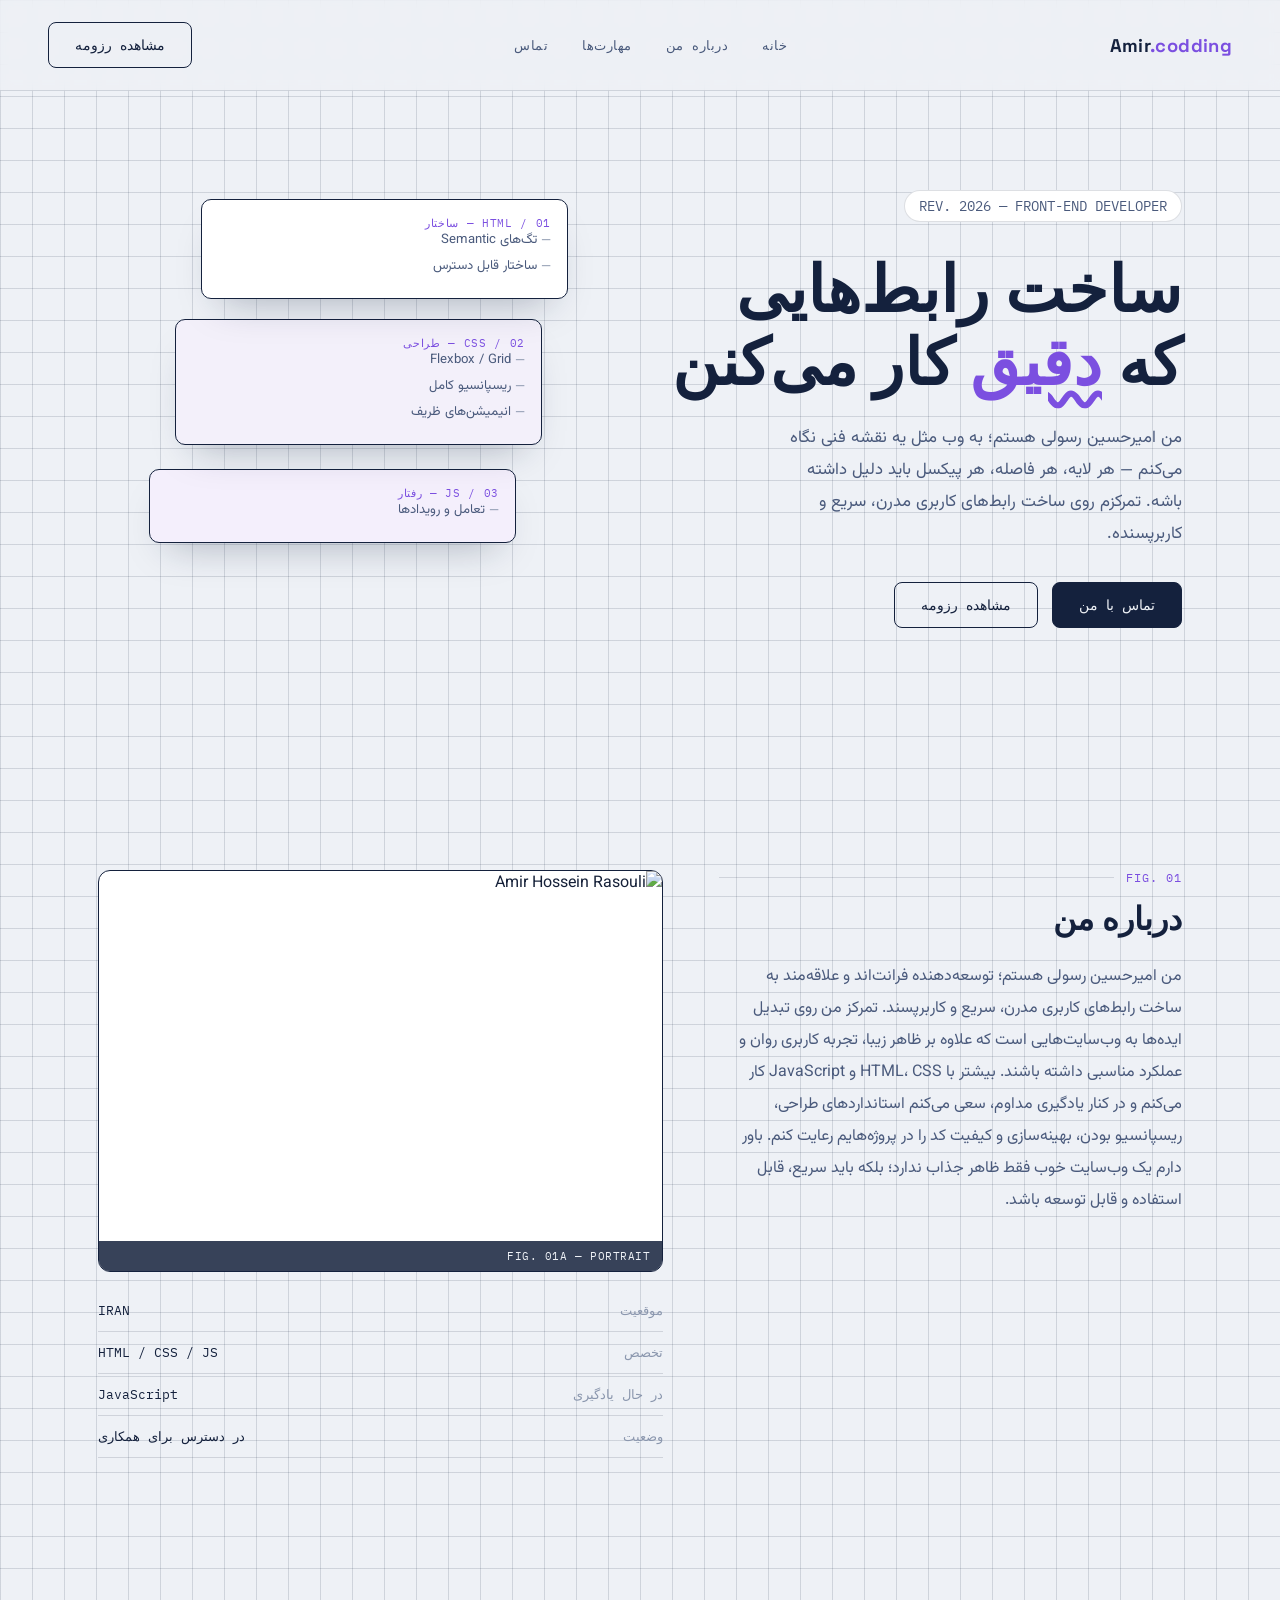
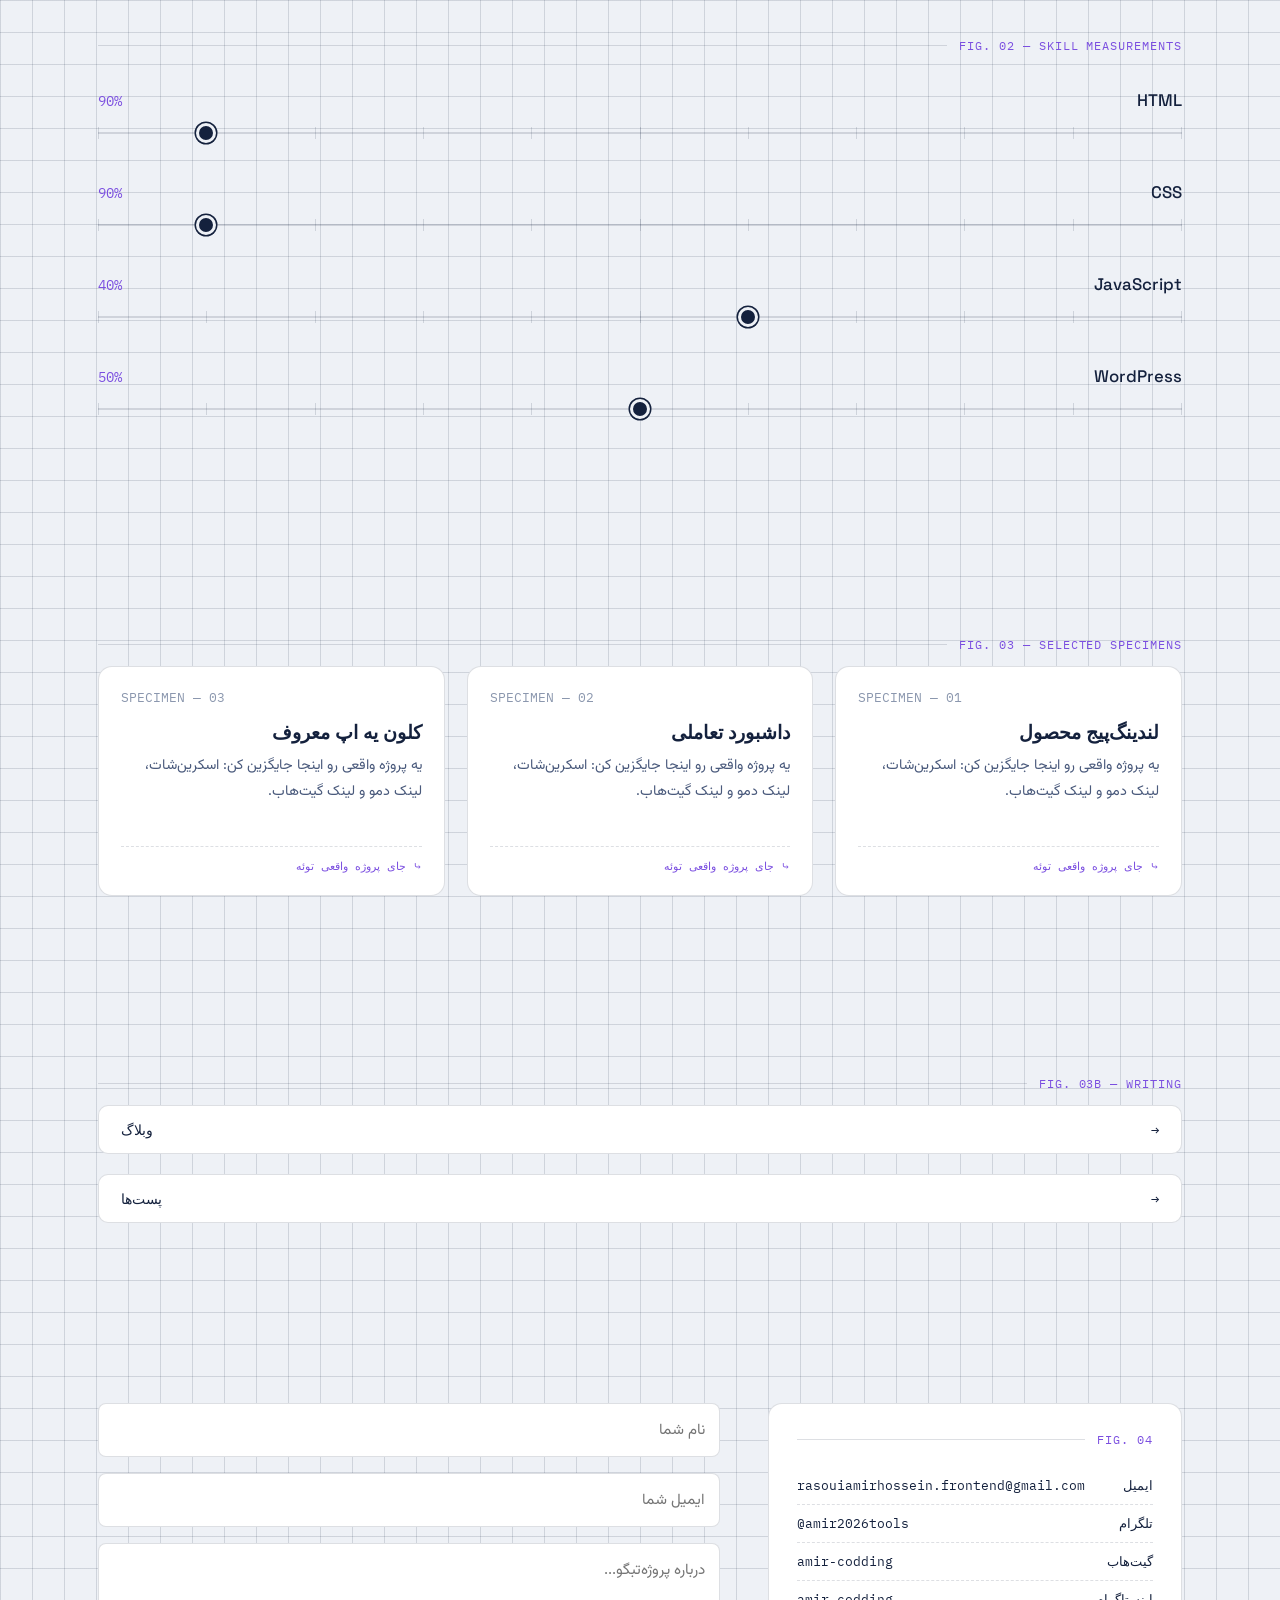
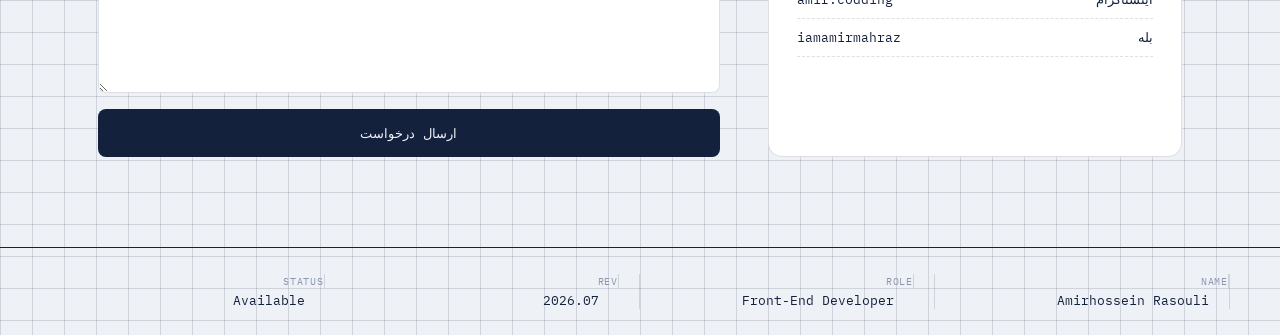
==== index.html @ 1796fa6b "initial commit - new blueprint design" ====
<!doctype html>
<html lang="fa" dir="rtl">
<head>
  <meta charset="UTF-8"/>
  <meta name="viewport" content="width=device-width, initial-scale=1.0"/>
  <title>Amir | Front-End Dev</title>
  <link rel="preconnect" href="https://fonts.googleapis.com">
  <link href="https://fonts.googleapis.com/css2?family=Space+Grotesk:wght@400;500;700&family=IBM+Plex+Mono:wght@400;500&family=Vazirmatn:wght@400;500;600;700&display=swap" rel="stylesheet">
  <link rel="stylesheet" href="./css/style.css" />
</head>
<body>
<!----- header ----->
  <header id="header">
    <div class="logo">Amir<span>.codding</span></div>
    <nav class="nav">
      <a href="#hero">خانه</a>
      <a href="#about">درباره من</a>
      <a href="#skills">مهارت‌ها</a>
      <a href="#contact">تماس</a>
    </nav>
    <a href="assets/resume/Black and White Simple Creative Graphic Designer Resume.pdf" target="_blank" class="btn btn-ghost btn-resume-header">مشاهده رزومه</a>
    <button class="nav-toggle" id="navToggle" aria-label="منو">☰</button>
  </header>

  <div class="overlay" id="overlay"></div>
  <nav class="mobile-nav" id="mobileNav">
    <a href="#hero">خانه</a>
    <a href="#about">درباره من</a>
    <a href="#skills">مهارت‌ها</a>
    <a href="#contact">تماس</a>
    <a href="assets/resume/Black and White Simple Creative Graphic Designer Resume.pdf" target="_blank">مشاهده رزومه</a>
  </nav>
<!----- hero ----->
  <section id="hero">
    <div class="hero-text reveal">
      <div class="role-tag">FRONT-END DEVELOPER — <span class="ltr">REV. 2026</span></div>
      <h1>ساخت رابط‌هایی<br>که <span class="u">دقیق</span> کار می‌کنن</h1>
      <p>من امیرحسین رسولی هستم؛ به وب مثل یه نقشه فنی نگاه می‌کنم — هر لایه، هر فاصله، هر پیکسل باید دلیل داشته باشه. تمرکزم روی ساخت رابط‌های کاربری مدرن، سریع و کاربرپسنده.</p>
      <div class="hero-actions">
        <a href="tel:+989371564956" class="btn btn-solid">تماس با من</a>
        <a href="assets/resume/resume.pdf" download="rasouli-resume" target="_blank" class="btn btn-ghost">مشاهده رزومه</a>
      </div>
    </div>
<div class="exploded reveal">
  <div class="connector" style="width:120px; top:60px; right:200px;"></div>
  <div class="connector" style="width:150px; top:180px; right:230px;"></div>

  <div class="layer l1">
    <div class="tag">01 / HTML — ساختار</div>
    <ul class="layer-list">
      <li>تگ‌های Semantic</li>
      <li>ساختار قابل دسترس</li>
    </ul>
  </div>

  <div class="layer l2">
    <div class="tag">02 / CSS — طراحی</div>
    <ul class="layer-list">
      <li>Flexbox / Grid</li>
      <li>ریسپانسیو کامل</li>
      <li>انیمیشن‌های ظریف</li>
    </ul>
  </div>

  <div class="layer l3">
    <div class="tag">03 / JS — رفتار</div>
    <ul class="layer-list">
      <li>تعامل و رویدادها</li>
    </ul>
  </div>
</div>
  </section>
<!----- about ----->
  <section id="about">
    <div class="reveal">
      <div class="fig-label">FIG. 01</div>
      <h2>درباره من</h2>
      <p>
        من امیرحسین رسولی هستم؛ توسعه‌دهنده فرانت‌اند و علاقه‌مند به ساخت رابط‌های کاربری مدرن، سریع و
        کاربرپسند. تمرکز من روی تبدیل ایده‌ها به وب‌سایت‌هایی است که علاوه بر ظاهر زیبا، تجربه کاربری روان
        و عملکرد مناسبی داشته باشند. بیشتر با HTML، CSS و JavaScript کار می‌کنم و در کنار یادگیری مداوم، سعی
        می‌کنم استانداردهای طراحی، ریسپانسیو بودن، بهینه‌سازی و کیفیت کد را در پروژه‌هایم رعایت کنم. باور
        دارم یک وب‌سایت خوب فقط ظاهر جذاب ندارد؛ بلکه باید سریع، قابل استفاده و قابل توسعه باشد.
      </p>
    </div>
    <div class="reveal">
      <div class="photo-plate">
        <img src="assets/images/img-me.jpg" alt="Amir Hossein Rasouli">
        <span class="photo-tag">FIG. 01A — PORTRAIT</span>
      </div>
      <div class="spec-list">
        <div class="spec-row"><span>موقعیت</span><span class="ltr">IRAN</span></div>
        <div class="spec-row"><span>تخصص</span><span>HTML / CSS / JS</span></div>
        <div class="spec-row"><span>در حال یادگیری</span><span class="ltr">JavaScript</span></div>
        <div class="spec-row"><span>وضعیت</span><span>در دسترس برای همکاری</span></div>
      </div>
    </div>
  </section>
<!----- skills ----->
  <section id="skills">
    <div class="fig-label reveal">FIG. 02 — SKILL MEASUREMENTS</div>
    <div class="reveal" style="margin-top:36px;">
      <div class="ruler-item">
        <div class="ruler-top"><span class="name">HTML</span><span class="pct ltr">90%</span></div>
        <div class="ruler"><div class="track"></div><div class="ticks"><span></span><span></span><span></span><span></span><span></span><span></span><span></span><span></span><span></span><span></span><span></span></div><div class="marker" style="right:90%;"></div></div>
      </div>
      <div class="ruler-item">
        <div class="ruler-top"><span class="name">CSS</span><span class="pct ltr">90%</span></div>
        <div class="ruler"><div class="track"></div><div class="ticks"><span></span><span></span><span></span><span></span><span></span><span></span><span></span><span></span><span></span><span></span><span></span></div><div class="marker" style="right:90%;"></div></div>
      </div>
      <div class="ruler-item">
        <div class="ruler-top"><span class="name">JavaScript</span><span class="pct ltr">40%</span></div>
        <div class="ruler"><div class="track"></div><div class="ticks"><span></span><span></span><span></span><span></span><span></span><span></span><span></span><span></span><span></span><span></span><span></span></div><div class="marker" style="right:40%;"></div></div>
      </div>
      <div class="ruler-item">
        <div class="ruler-top"><span class="name">WordPress</span><span class="pct ltr">50%</span></div>
        <div class="ruler"><div class="track"></div><div class="ticks"><span></span><span></span><span></span><span></span><span></span><span></span><span></span><span></span><span></span><span></span><span></span></div><div class="marker" style="right:50%;"></div></div>
      </div>
    </div>
  </section>
<!----- work ----->
  <section id="work">
    <div class="fig-label reveal">FIG. 03 — SELECTED SPECIMENS</div>
    <div class="work-grid reveal">
      <div class="specimen">
        <div><div class="num ltr">SPECIMEN — 01</div><h3>لندینگ‌پیج محصول</h3><p>یه پروژه واقعی رو اینجا جایگزین کن: اسکرین‌شات، لینک دمو و لینک گیت‌هاب.</p></div>
        <div class="placeholder-note">⤷ جای پروژه واقعی توئه</div>
      </div>
      <div class="specimen">
        <div><div class="num ltr">SPECIMEN — 02</div><h3>داشبورد تعاملی</h3><p>یه پروژه واقعی رو اینجا جایگزین کن: اسکرین‌شات، لینک دمو و لینک گیت‌هاب.</p></div>
        <div class="placeholder-note">⤷ جای پروژه واقعی توئه</div>
      </div>
      <div class="specimen">
        <div><div class="num ltr">SPECIMEN — 03</div><h3>کلون یه اپ معروف</h3><p>یه پروژه واقعی رو اینجا جایگزین کن: اسکرین‌شات، لینک دمو و لینک گیت‌هاب.</p></div>
        <div class="placeholder-note">⤷ جای پروژه واقعی توئه</div>
      </div>
    </div>
  </section>
<!----- writing ----->
  <section id="writing">
    <div class="fig-label reveal">FIG. 03B — WRITING</div>
    <div class="writing-row reveal">
      <a href="./pages/blog.html"><span class="ltr">→</span>وبلاگ</a>
      <a href="./pages/posts.html"><span class="ltr">→</span>پست‌ها</a>
    </div>
  </section>

  <section id="contact">
    <div class="order-box reveal">
      <div class="fig-label" style="margin-bottom:20px;">FIG. 04</div>
      <div class="row"><span>ایمیل</span><a class="ltr" href="mailto:rasouiamirhossein.frontend@gmail.com">rasouiamirhossein.frontend@gmail.com</a></div>
      <div class="row"><span>تلگرام</span><a class="ltr" href="https://t.me/amir2026tools">@amir2026tools</a></div>
      <div class="row"><span>گیت‌هاب</span><a class="ltr" href="https://github.com/amir-codding">amir-codding</a></div>
      <div class="row"><span>اینستاگرام</span><a class="ltr" href="https://instagram.com/amir.codding">amir.codding</a></div>
      <div class="row"><span>بله</span><a class="ltr" href="https://ble.ir/iamamirmahraz">iamamirmahraz</a></div>
    </div>
    <form class="reveal" id="contactForm">
      <input type="text" name="name" id="inputName" placeholder="نام شما" required>
      <input type="email" name="email" id="inputEmail" placeholder="ایمیل شما" required>
      <textarea name="message" id="inputMessage" rows="5" placeholder="درباره پروژه‌تبگو..." required></textarea>
      <button type="submit" id="submitBtn">ارسال درخواست</button>
    </form>
  </section>

  <footer>
    <div class="title-block">
      <div><div class="k">NAME</div><div class="v">Amirhossein Rasouli</div></div>
      <div><div class="k">ROLE</div><div class="v">Front-End Developer</div></div>
      <div><div class="k">REV</div><div class="v">2026.07</div></div>
      <div><div class="k">STATUS</div><div class="v">Available</div></div>
    </div>
  </footer>

  <script src="https://cdn.jsdelivr.net/npm/@emailjs/browser@4/dist/email.min.js"></script>
  <script src="./js/main.js"></script>
</body>
</html>
---- css/style.css ----
:root {
  --paper: #eef1f6;
  --paper-line: rgba(20, 33, 61, 0.14);
  --ink: #14213d;
  --ink-soft: #4a5a7c;
  --ink-faint: #8b97ae;
  --accent: #7b4fe0;
  --panel: #ffffff;
  --mono: "IBM Plex Mono", monospace;
  --display: "Space Grotesk", sans-serif;
  --body: "Vazirmatn", sans-serif;
}

* {
  margin: 0;
  padding: 0;
  box-sizing: border-box;
}
html {
  scroll-behavior: smooth;
}

body {
  background: var(--paper);
  color: var(--ink);
  font-family: var(--body);
  overflow-x: hidden;
  background-image:
  linear-gradient(var(--paper-line) 1px, transparent 1px),
  linear-gradient(90deg, var(--paper-line) 1px, transparent 1px);
  background-size: 32px 32px;
}

.ltr {
  direction: ltr;
  unicode-bidi: isolate;
  font-family: var(--mono);
}
#header {
  display: flex;
  justify-content: space-between;
  align-items: center;
  padding: 22px 48px;
  position: fixed;
  top: 0;
  left: 0;
  width: 100%;
  z-index: 100;
  backdrop-filter: blur(6px);
  background: rgba(238, 241, 246, 0.8);
  border-bottom: 1px solid var(--paper-line);
}
body {
  padding-top: 78px;
}

.logo {
  font-family: var(--display);
  font-weight: 700;
  font-size: 1.15rem;
  letter-spacing: 0.02em;
}
.logo span {
  color: var(--accent);
}
nav.nav {
  display: flex;
  gap: 34px;
}
nav.nav a {
  color: var(--ink-soft);
  text-decoration: none;
  font-family: var(--mono);
  font-size: 0.8rem;
  letter-spacing: 0.04em;
}
nav.nav a:hover {
  color: var(--ink);
}
.nav-toggle {
  display: none;
  background: none;
  border: 1.5px solid var(--ink);
  border-radius: 6px;
  width: 38px;
  height: 38px;
  cursor: pointer;
}
.btn-resume-header {
  padding: 9px 18px;
  font-size: 0.78rem;
}

section {
  padding: 90px 48px;
  max-width: 1180px;
  margin: 0 auto;
  position: relative;
}

.fig-label {
  font-family: var(--mono);
  font-size: 0.75rem;
  color: var(--accent);
  letter-spacing: 0.08em;
  display: flex;
  align-items: center;
  gap: 12px;
  margin-bottom: 14px;
}
.fig-label::after {
  content: "";
  flex: 1;
  height: 1px;
  background: var(--paper-line);
}

/* ---------- HERO ---------- */
#hero {
  padding-top: 50px;
  display: grid;
  grid-template-columns: 1.1fr 0.9fr;
  gap: 40px;
  align-items: center;
  min-height: 78vh;
}
.hero-text h1 {
  font-family: var(--display);
  font-weight: 700;
  font-size: clamp(2.2rem, 5vw, 4rem);
  line-height: 1.15;
  margin: 14px 0 22px;
}
.hero-text h1 .u {
  color: var(--accent);
  text-decoration: underline wavy var(--accent);
  text-underline-offset: 6px;
}
.role-tag {
  font-family: var(--mono);
  font-size: 0.85rem;
  color: var(--ink-soft);
  border: 1px solid var(--paper-line);
  background: var(--panel);
  display: inline-block;
  padding: 6px 14px;
  border-radius: 999px;
  margin-bottom: 18px;
}
.hero-text p {
  color: var(--ink-soft);
  font-size: 1.05rem;
  line-height: 1.9;
  max-width: 46ch;
  margin-bottom: 32px;
}
.hero-actions {
  display: flex;
  gap: 14px;
  flex-wrap: wrap;
}
.btn {
  font-family: var(--mono);
  font-size: 0.85rem;
  padding: 13px 26px;
  border-radius: 8px;
  text-decoration: none;
  display: inline-flex;
  align-items: center;
  gap: 8px;
  transition: 0.25s;
  border: 1.5px solid var(--ink);
}
.btn-solid {
  background: var(--ink);
  color: var(--paper);
}
.btn-solid:hover {
  background: var(--accent);
  border-color: var(--accent);
}
.btn-ghost {
  color: var(--ink);
}
.btn-ghost:hover {
  background: var(--ink);
  color: var(--paper);
}

.exploded {
  position: relative;
  height: 420px;
}
.layer {
  position: absolute;
  border: 1.5px solid var(--ink);
  background: var(--panel);
  border-radius: 10px;
  box-shadow: 0 20px 40px -20px rgba(20, 33, 61, 0.35);
  display: flex;
  flex-direction: column;
  justify-content: space-between;
  padding: 16px;
}
.layer .tag {
  font-family: var(--mono);
  font-size: 0.68rem;
  color: var(--accent);
  letter-spacing: 0.06em;
}
.layer .rows div {
  height: 6px;
  background: var(--paper-line);
  border-radius: 3px;
  margin-bottom: 7px;
}
.layer-list{ list-style:none; padding:0; margin:0; }
.layer-list li{
  font-family: var(--body);
  font-size: 0.82rem;
  color: var(--ink-soft);
  padding-right: 14px;
  position: relative;
  margin-bottom: 6px;
}
.layer-list li::before{
  content: "—";
  position: absolute;
  right: 0;
  color: var(--ink-faint);
}
.layer.l1 {
  width: 78%;
  top: 0;
  right: 0;
  z-index: 3;
}
.layer.l1 .rows div:nth-child(1) {
  width: 70%;
}
.layer.l1 .rows div:nth-child(2) {
  width: 45%;
}
.layer.l2 {
  width: 78%;
  top: 120px;
  right: 26px;
  z-index: 2;
  background: #f3f0fa;
}
.layer.l2 .rows div {
  background: rgba(20, 33, 61, 0.16);
}
.layer.l2 .rows div:nth-child(1) {
  width: 85%;
}
.layer.l2 .rows div:nth-child(2) {
  width: 60%;
}
.layer.l2 .rows div:nth-child(3) {
  width: 70%;
}
.layer.l3 {
  width: 78%;
  top: 270px;
  right: 52px;
  z-index: 1;
  background: #f4effc;
}
.layer.l3 .rows div {
  background: rgba(123, 79, 224, 0.22);
}
.connector {
  position: absolute;
  border-top: 1.5px dashed var(--ink-faint);
  z-index: 0;
}

/* ---------- ABOUT ---------- */
#about {
  display: grid;
  grid-template-columns: 0.9fr 1.1fr;
  gap: 56px;
}
#about h2 {
  font-family: var(--display);
  font-size: 2rem;
  margin-bottom: 22px;
}
#about p {
  color: var(--ink-soft);
  line-height: 2;
  font-size: 1rem;
}

.photo-plate {
  position: relative;
  border: 1.5px solid var(--ink);
  border-radius: 12px;
  overflow: hidden;
  margin-bottom: 18px;
  background: var(--panel);
}
.photo-plate img {
  width: 100%;
  height: 400px;
  display: block;
  filter: grayscale(15%);
}
.photo-tag {
  position: absolute;
  bottom: 0;
  left: 0;
  right: 0;
  background: rgba(20, 33, 61, 0.85);
  color: var(--paper);
  font-family: var(--mono);
  font-size: 0.68rem;
  padding: 8px 12px;
  letter-spacing: 0.05em;
}

.spec-list {
  display: flex;
  flex-direction: column;
}
.spec-row {
  display: flex;
  justify-content: space-between;
  padding: 12px 0;
  border-bottom: 1px solid var(--paper-line);
  font-family: var(--mono);
  font-size: 0.82rem;
}
.spec-row span:first-child {
  color: var(--ink-faint);
}

/* ---------- SKILLS (ruler) ---------- */
.ruler-item {
  margin-bottom: 34px;
}
.ruler-top {
  display: flex;
  justify-content: space-between;
  align-items: baseline;
  margin-bottom: 10px;
}
.ruler-top .name {
  font-family: var(--display);
  font-weight: 500;
  font-size: 1.05rem;
}
.ruler-top .pct {
  font-family: var(--mono);
  font-size: 0.85rem;
  color: var(--accent);
}
.ruler {
  position: relative;
  height: 26px;
}
.ruler .track {
  position: absolute;
  top: 11px;
  left: 0;
  right: 0;
  height: 2px;
  background: var(--paper-line);
}
.ruler .ticks {
  position: absolute;
  top: 6px;
  left: 0;
  right: 0;
  display: flex;
  justify-content: space-between;
}
.ruler .ticks span {
  width: 1px;
  height: 12px;
  background: var(--paper-line);
}
.ruler .marker {
  position: absolute;
  top: 2px;
  width: 20px;
  height: 20px;
  border-radius: 50%;
  background: var(--ink);
  border: 3px solid var(--paper);
  box-shadow: 0 0 0 1.5px var(--ink);
  transform: translateX(50%);
}

/* ---------- WORK ---------- */
.work-grid {
  display: grid;
  grid-template-columns: repeat(3, 1fr);
  gap: 22px;
}
.specimen {
  background: var(--panel);
  border: 1px solid var(--paper-line);
  border-radius: 14px;
  padding: 22px;
  min-height: 230px;
  display: flex;
  flex-direction: column;
  justify-content: space-between;
  transition: 0.25s;
}
.specimen:hover {
  transform: translateY(-4px);
  box-shadow: 0 20px 40px -22px rgba(20, 33, 61, 0.4);
  border-color: var(--ink);
}
.specimen .num {
  font-family: var(--mono);
  color: var(--ink-faint);
  font-size: 0.8rem;
}
.specimen h3 {
  font-family: var(--display);
  font-size: 1.2rem;
  margin: 14px 0 8px;
}
.specimen p {
  color: var(--ink-soft);
  font-size: 0.9rem;
  line-height: 1.8;
}
.specimen .placeholder-note {
  font-family: var(--mono);
  font-size: 0.7rem;
  color: var(--accent);
  border-top: 1px dashed var(--paper-line);
  padding-top: 12px;
  margin-top: 14px;
}

/* ---------- WRITING ---------- */
.writing-row {
  display: flex;
  gap: 20px;
  flex-wrap: wrap;
}
.writing-row a {
  font-family: var(--mono);
  font-size: 0.9rem;
  color: var(--ink);
  text-decoration: none;
  border: 1px solid var(--paper-line);
  background: var(--panel);
  padding: 14px 22px;
  border-radius: 10px;
  display: flex;
  width: 100%;
  justify-content: space-between;
  align-items: center;
  gap: 10px;
}
.writing-row a:hover {
  border-color: var(--ink);
}

/* ---------- CONTACT ---------- */
#contact {
  display: grid;
  grid-template-columns: 0.8fr 1.2fr;
  gap: 48px;
}
.order-box {
  background: var(--panel);
  border: 1px solid var(--paper-line);
  border-radius: 14px;
  padding: 28px;
}
.order-box .row {
  display: flex;
  justify-content: space-between;
  padding: 10px 0;
  border-bottom: 1px dashed var(--paper-line);
  font-family: var(--mono);
  font-size: 0.8rem;
  gap: 10px;
}
.order-box .row a {
  color: var(--ink);
  text-decoration: none;
}
.order-box .row a:hover {
  color: var(--accent);
}
form {
  display: flex;
  flex-direction: column;
  gap: 16px;
}
form input,
form textarea {
  background: var(--panel);
  border: 1px solid var(--paper-line);
  border-radius: 8px;
  padding: 14px;
  font-family: var(--body);
  font-size: 0.95rem;
  color: var(--ink);
  outline: none;
}
form input:focus,
form textarea:focus {
  border-color: var(--ink);
}
form button {
  font-family: var(--mono);
  background: var(--ink);
  color: var(--paper);
  border: none;
  padding: 15px;
  border-radius: 8px;
  cursor: pointer;
  transition: 0.25s;
}
form button:hover {
  background: var(--accent);
}

/* ---------- FOOTER (title block) ---------- */
footer {
  border-top: 1.5px solid var(--ink);
  padding: 26px 48px;
}
.title-block {
  display: grid;
  grid-template-columns: repeat(4, 1fr);
  max-width: 1180px;
  margin: 0 auto;
}
.title-block div {
  padding: 0 20px;
  border-right: 1px solid var(--paper-line);
}
.title-block div:first-child {
  padding-right: 0;
}
.title-block div:last-child {
  border-right: none;
}
.title-block .k {
  font-family: var(--mono);
  font-size: 0.65rem;
  color: var(--ink-faint);
  letter-spacing: 0.08em;
  margin-bottom: 4px;
}
.title-block .v {
  font-family: var(--mono);
  font-size: 0.82rem;
}

.reveal {
  opacity: 0;
  transform: translateY(24px);
  transition:
    opacity 0.7s ease,
    transform 0.7s ease;
}
.reveal.in {
  opacity: 1;
  transform: none;
}

.mobile-nav {
  position: fixed;
  inset: 0 0 0 auto;
  width: 78%;
  max-width: 300px;
  background: var(--paper);
  border-left: 1px solid var(--paper-line);
  z-index: 150;
  padding: 100px 30px;
  display: flex;
  flex-direction: column;
  gap: 22px;
  transform: translateX(100%);
  transition: 0.4s;
}
.mobile-nav.open {
  transform: translateX(0);
}
.mobile-nav a {
  color: var(--ink);
  text-decoration: none;
  font-family: var(--mono);
  font-size: 1rem;
}
.overlay {
  position: fixed;
  inset: 0;
  background: rgba(20, 33, 61, 0.3);
  z-index: 140;
  opacity: 0;
  visibility: hidden;
  transition: 0.3s;
}
.overlay.on {
  opacity: 1;
  visibility: visible;
}

@media (max-width: 900px) {
  nav.nav {
    display: none;
  }
  .nav-toggle {
    display: block;
  }
  .btn-resume-header {
    display: none;
  }
  #hero,
  #about,
  #contact {
    grid-template-columns: 1fr;
  }
  .exploded {
    height: 300px;
    margin-top: 20px;
  }
  .work-grid {
    grid-template-columns: 1fr;
  }
  section {
    padding: 60px 22px;
  }
  header {
    padding: 18px 22px;
  }
  .title-block {
    grid-template-columns: 1fr 1fr;
    row-gap: 16px;
  }
  .title-block div {
    border-right: none;
    padding: 0;
  }
}
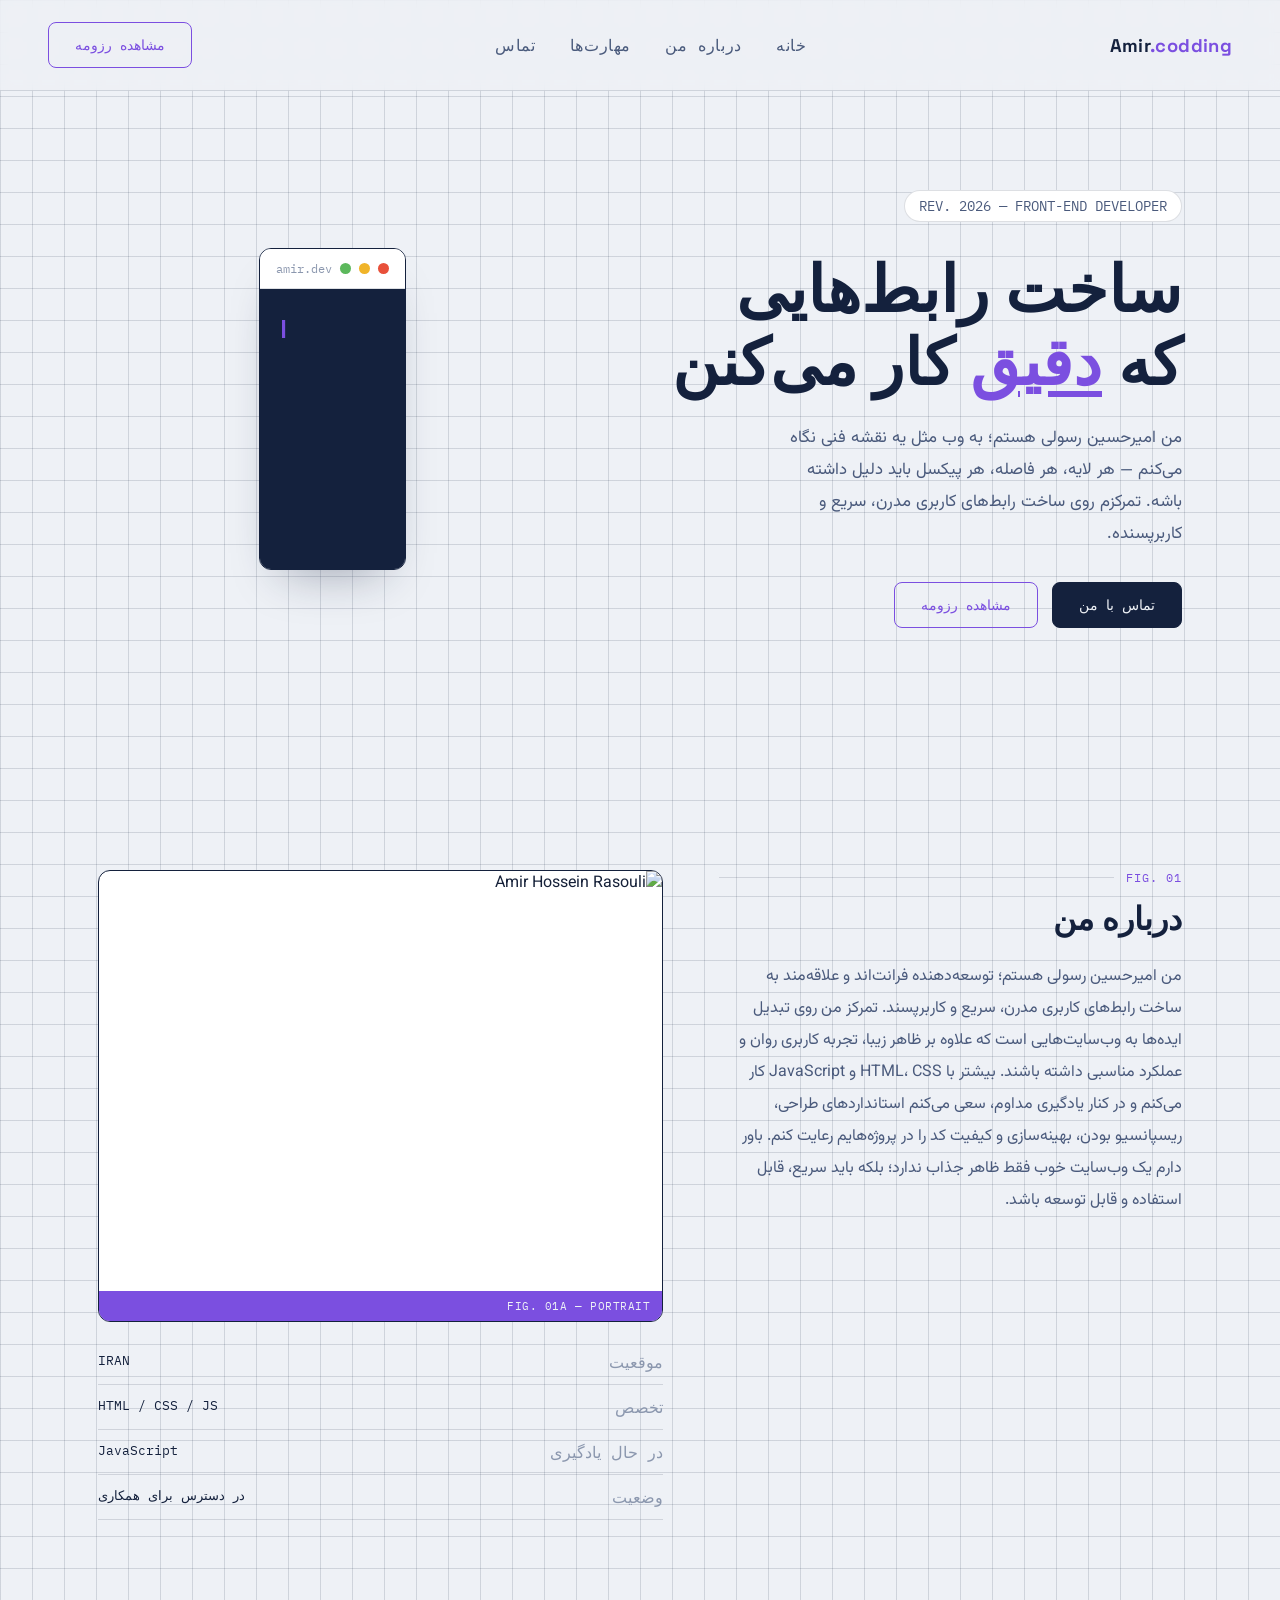
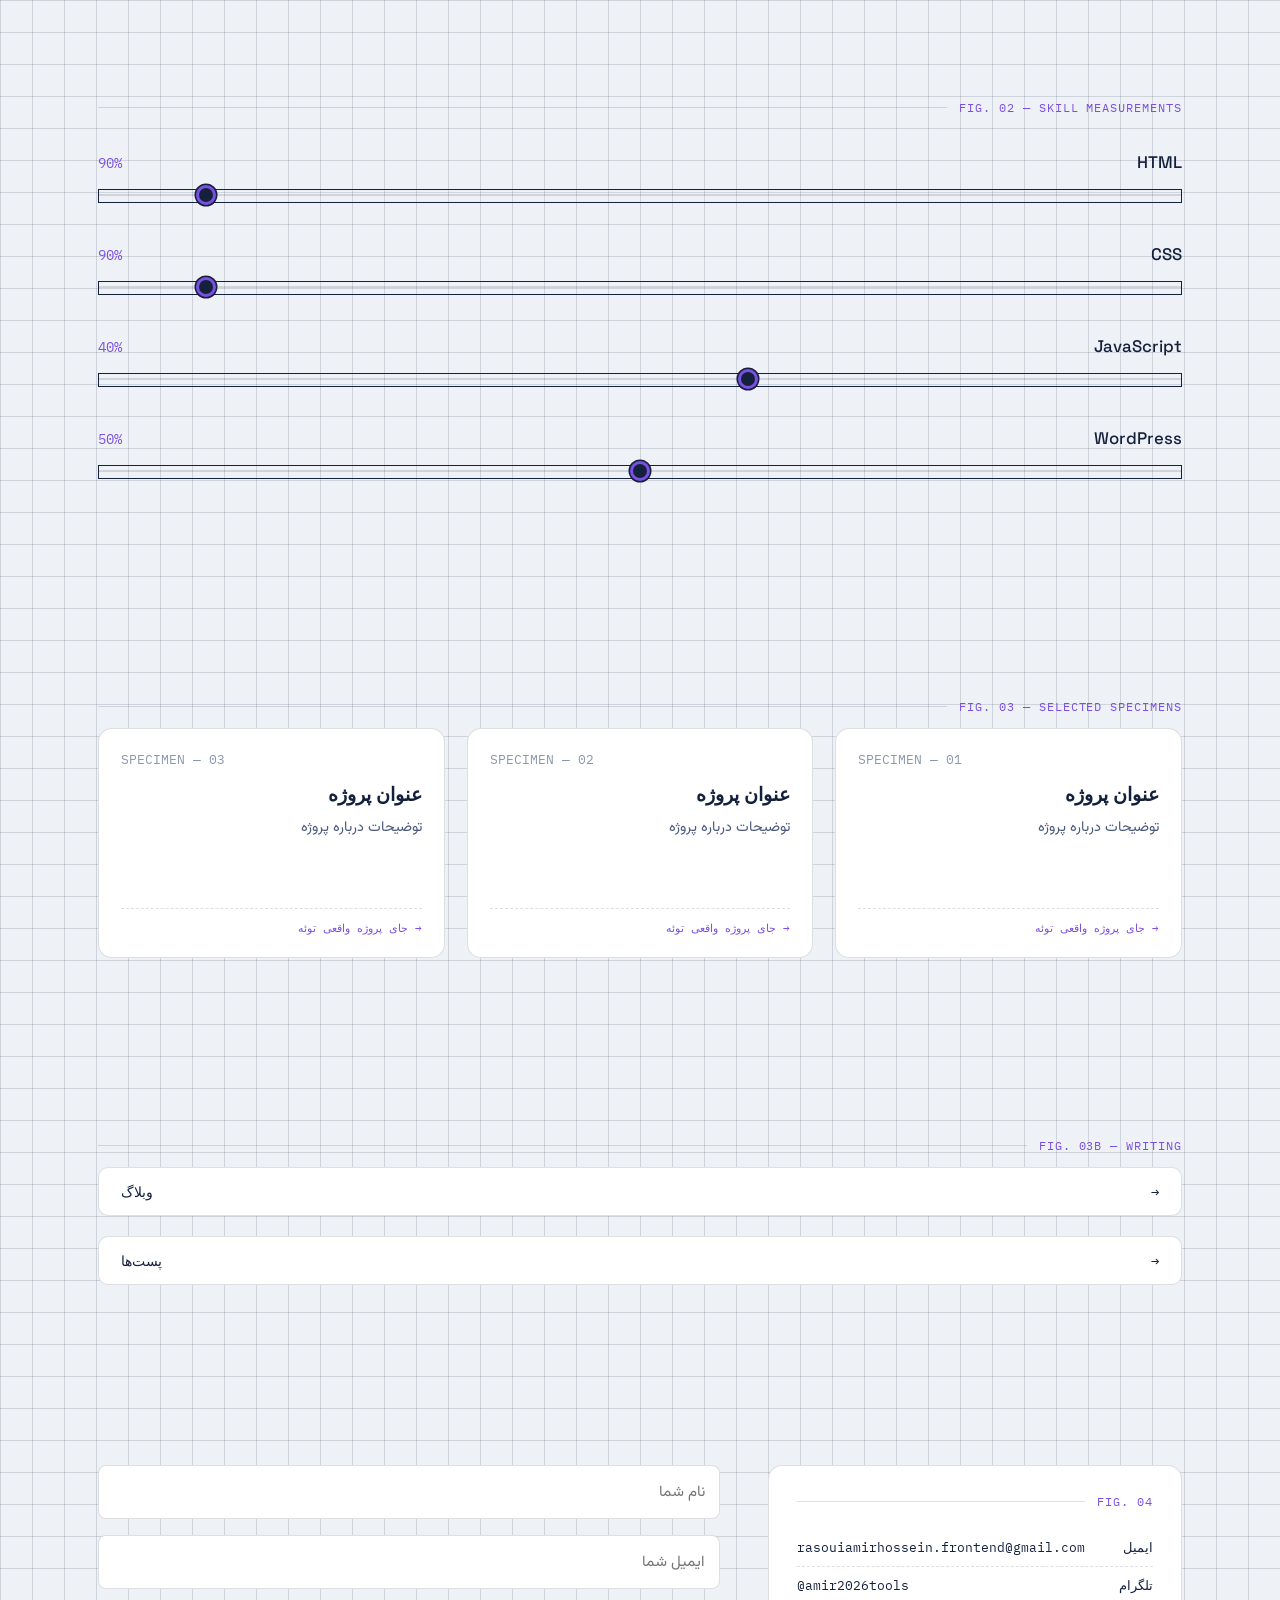
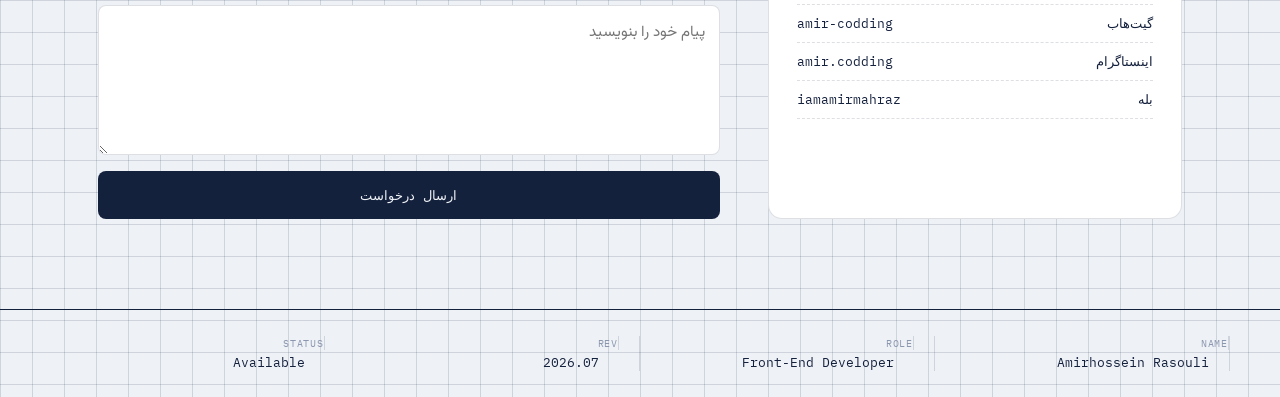
==== commit 1df3bd5b: "update pages and site changes" ====
--- a/index.html
+++ b/index.html
@@ -19,7 +19,7 @@
       <a href="#contact">تماس</a>
     </nav>
     <a href="assets/resume/Black and White Simple Creative Graphic Designer Resume.pdf" target="_blank" class="btn btn-ghost btn-resume-header">مشاهده رزومه</a>
-    <button class="nav-toggle" id="navToggle" aria-label="منو">☰</button>
+    <img src="./assets/svg/apps.svg" class="nav-toggle" id="navToggle" alt="منو"></img>
   </header>
 
   <div class="overlay" id="overlay"></div>
@@ -41,34 +41,15 @@
         <a href="assets/resume/resume.pdf" download="rasouli-resume" target="_blank" class="btn btn-ghost">مشاهده رزومه</a>
       </div>
     </div>
-<div class="exploded reveal">
-  <div class="connector" style="width:120px; top:60px; right:200px;"></div>
-  <div class="connector" style="width:150px; top:180px; right:230px;"></div>
-
-  <div class="layer l1">
-    <div class="tag">01 / HTML — ساختار</div>
-    <ul class="layer-list">
-      <li>تگ‌های Semantic</li>
-      <li>ساختار قابل دسترس</li>
-    </ul>
-  </div>
-
-  <div class="layer l2">
-    <div class="tag">02 / CSS — طراحی</div>
-    <ul class="layer-list">
-      <li>Flexbox / Grid</li>
-      <li>ریسپانسیو کامل</li>
-      <li>انیمیشن‌های ظریف</li>
-    </ul>
-  </div>
-
-  <div class="layer l3">
-    <div class="tag">03 / JS — رفتار</div>
-    <ul class="layer-list">
-      <li>تعامل و رویدادها</li>
-    </ul>
-  </div>
-</div>
+<div class="code-window reveal">
+      <div class="cw-bar">
+        <span class="dot r"></span><span class="dot y"></span><span class="dot g"></span>
+        <span class="cw-title ltr">amir.dev</span>
+      </div>
+      <div class="cw-body">
+        <pre class="ltr"><code id="typedCode"></code><span class="cw-cursor">▍</span></pre>
+      </div>
+    </div>
   </section>
 <!----- about ----->
   <section id="about">
@@ -85,7 +66,7 @@
     </div>
     <div class="reveal">
       <div class="photo-plate">
-        <img src="assets/images/img-me.jpg" alt="Amir Hossein Rasouli">
+        <img src="assets/images/IMG-ME.jpg" alt="Amir Hossein Rasouli">
         <span class="photo-tag">FIG. 01A — PORTRAIT</span>
       </div>
       <div class="spec-list">
@@ -123,16 +104,16 @@
     <div class="fig-label reveal">FIG. 03 — SELECTED SPECIMENS</div>
     <div class="work-grid reveal">
       <div class="specimen">
-        <div><div class="num ltr">SPECIMEN — 01</div><h3>لندینگ‌پیج محصول</h3><p>یه پروژه واقعی رو اینجا جایگزین کن: اسکرین‌شات، لینک دمو و لینک گیت‌هاب.</p></div>
-        <div class="placeholder-note">⤷ جای پروژه واقعی توئه</div>
+        <div><div class="num ltr">SPECIMEN — 01</div><h3>عنوان پروژه</h3><p>توضیحات درباره پروژه</p></div>
+        <div class="placeholder-note">→ جای پروژه واقعی توئه</div>
       </div>
       <div class="specimen">
-        <div><div class="num ltr">SPECIMEN — 02</div><h3>داشبورد تعاملی</h3><p>یه پروژه واقعی رو اینجا جایگزین کن: اسکرین‌شات، لینک دمو و لینک گیت‌هاب.</p></div>
-        <div class="placeholder-note">⤷ جای پروژه واقعی توئه</div>
+        <div><div class="num ltr">SPECIMEN — 02</div><h3>عنوان پروژه</h3><p>توضیحات درباره پروژه</p></div>
+        <div class="placeholder-note">→ جای پروژه واقعی توئه</div>
       </div>
       <div class="specimen">
-        <div><div class="num ltr">SPECIMEN — 03</div><h3>کلون یه اپ معروف</h3><p>یه پروژه واقعی رو اینجا جایگزین کن: اسکرین‌شات، لینک دمو و لینک گیت‌هاب.</p></div>
-        <div class="placeholder-note">⤷ جای پروژه واقعی توئه</div>
+        <div><div class="num ltr">SPECIMEN — 03</div><h3>عنوان پروژه</h3><p>توضیحات درباره پروژه</p></div>
+        <div class="placeholder-note">→ جای پروژه واقعی توئه</div>
       </div>
     </div>
   </section>
@@ -157,7 +138,7 @@
     <form class="reveal" id="contactForm">
       <input type="text" name="name" id="inputName" placeholder="نام شما" required>
       <input type="email" name="email" id="inputEmail" placeholder="ایمیل شما" required>
-      <textarea name="message" id="inputMessage" rows="5" placeholder="درباره پروژه‌تبگو..." required></textarea>
+      <textarea name="message" id="inputMessage" rows="5" placeholder="پیام خود را بنویسید" required></textarea>
       <button type="submit" id="submitBtn">ارسال درخواست</button>
     </form>
   </section>
--- a/css/style.css
+++ b/css/style.css
@@ -71,19 +71,17 @@
   color: var(--ink-soft);
   text-decoration: none;
   font-family: var(--mono);
-  font-size: 0.8rem;
+  font-size: 1rem;
   letter-spacing: 0.04em;
 }
-nav.nav a:hover {
-  color: var(--ink);
+.nav-toggle:hover {
+  transform:rotate(120deg);
 }
 .nav-toggle {
   display: none;
-  background: none;
-  border: 1.5px solid var(--ink);
   border-radius: 6px;
-  width: 38px;
-  height: 38px;
+  width: 30px;
+  height: 30px;
   cursor: pointer;
 }
 .btn-resume-header {
@@ -133,7 +131,7 @@
 }
 .hero-text h1 .u {
   color: var(--accent);
-  text-decoration: underline wavy var(--accent);
+  text-decoration: underline  var(--accent);
   text-underline-offset: 6px;
 }
 .role-tag {
@@ -180,101 +178,34 @@
   border-color: var(--accent);
 }
 .btn-ghost {
-  color: var(--ink);
+  color: var(--accent);
+  border: 1px solid var(--accent);
 }
 .btn-ghost:hover {
   background: var(--ink);
   color: var(--paper);
 }
-
-.exploded {
-  position: relative;
-  height: 420px;
-}
-.layer {
-  position: absolute;
-  border: 1.5px solid var(--ink);
-  background: var(--panel);
-  border-radius: 10px;
-  box-shadow: 0 20px 40px -20px rgba(20, 33, 61, 0.35);
-  display: flex;
-  flex-direction: column;
-  justify-content: space-between;
-  padding: 16px;
-}
-.layer .tag {
-  font-family: var(--mono);
-  font-size: 0.68rem;
-  color: var(--accent);
-  letter-spacing: 0.06em;
-}
-.layer .rows div {
-  height: 6px;
-  background: var(--paper-line);
-  border-radius: 3px;
-  margin-bottom: 7px;
-}
-.layer-list{ list-style:none; padding:0; margin:0; }
-.layer-list li{
-  font-family: var(--body);
-  font-size: 0.82rem;
-  color: var(--ink-soft);
-  padding-right: 14px;
-  position: relative;
-  margin-bottom: 6px;
-}
-.layer-list li::before{
-  content: "—";
-  position: absolute;
-  right: 0;
-  color: var(--ink-faint);
-}
-.layer.l1 {
-  width: 78%;
-  top: 0;
-  right: 0;
-  z-index: 3;
-}
-.layer.l1 .rows div:nth-child(1) {
-  width: 70%;
-}
-.layer.l1 .rows div:nth-child(2) {
-  width: 45%;
-}
-.layer.l2 {
-  width: 78%;
-  top: 120px;
-  right: 26px;
-  z-index: 2;
-  background: #f3f0fa;
-}
-.layer.l2 .rows div {
-  background: rgba(20, 33, 61, 0.16);
-}
-.layer.l2 .rows div:nth-child(1) {
-  width: 85%;
-}
-.layer.l2 .rows div:nth-child(2) {
-  width: 60%;
-}
-.layer.l2 .rows div:nth-child(3) {
-  width: 70%;
-}
-.layer.l3 {
-  width: 78%;
-  top: 270px;
-  right: 52px;
-  z-index: 1;
-  background: #f4effc;
-}
-.layer.l3 .rows div {
-  background: rgba(123, 79, 224, 0.22);
-}
-.connector {
-  position: absolute;
-  border-top: 1.5px dashed var(--ink-faint);
-  z-index: 0;
-}
+.code-window{
+  border:1.5px solid var(--ink); border-radius:12px; overflow:hidden;
+  box-shadow: 0 24px 50px -24px rgba(20,33,61,0.4); max-width:440px; margin:0 auto;
+}
+.cw-bar{
+  display:flex; align-items:center; gap:8px; padding:12px 16px;
+  background: var(--panel); border-bottom:1px solid var(--paper-line);
+}
+.cw-bar .dot{ width:11px; height:11px; border-radius:50%; }
+.cw-bar .dot.r{ background:#E8503A; } .cw-bar .dot.y{ background:#F0B429; } .cw-bar .dot.g{ background:#5CB85C; }
+.cw-title{ margin-right:auto; font-size:0.72rem; color:var(--ink-faint); }
+.cw-body{ background: var(--ink); padding:26px 22px; min-height:280px; }
+.cw-body pre{
+  font-family:var(--mono); font-size:0.85rem; line-height:2; color:#DCE3F0;
+  white-space:pre-wrap; word-break:break-word; margin:0;
+}
+.cw-cursor{ color:var(--accent); animation: blink 1s step-end infinite; }
+@keyframes blink{ 50%{ opacity:0; } }
+.c-kw{ color: var(--accent); }
+.c-str{ color:#7FD1AE; }
+.c-key{ color:#9FB0CE; }
 
 /* ---------- ABOUT ---------- */
 #about {
@@ -303,7 +234,7 @@
 }
 .photo-plate img {
   width: 100%;
-  height: 400px;
+  height: 450px;
   display: block;
   filter: grayscale(15%);
 }
@@ -312,7 +243,7 @@
   bottom: 0;
   left: 0;
   right: 0;
-  background: rgba(20, 33, 61, 0.85);
+  background: var(--accent);
   color: var(--paper);
   font-family: var(--mono);
   font-size: 0.68rem;
@@ -334,6 +265,7 @@
 }
 .spec-row span:first-child {
   color: var(--ink-faint);
+  font-size: medium;
 }
 
 /* ---------- SKILLS (ruler) ---------- */
@@ -374,12 +306,12 @@
   left: 0;
   right: 0;
   display: flex;
-  justify-content: space-between;
+  justify-content: space-between; 
+  border: 1px solid var(--ink);
 }
 .ruler .ticks span {
   width: 1px;
   height: 12px;
-  background: var(--paper-line);
 }
 .ruler .marker {
   position: absolute;
@@ -388,7 +320,7 @@
   height: 20px;
   border-radius: 50%;
   background: var(--ink);
-  border: 3px solid var(--paper);
+  border: 3px solid var(--accent);
   box-shadow: 0 0 0 1.5px var(--ink);
   transform: translateX(50%);
 }
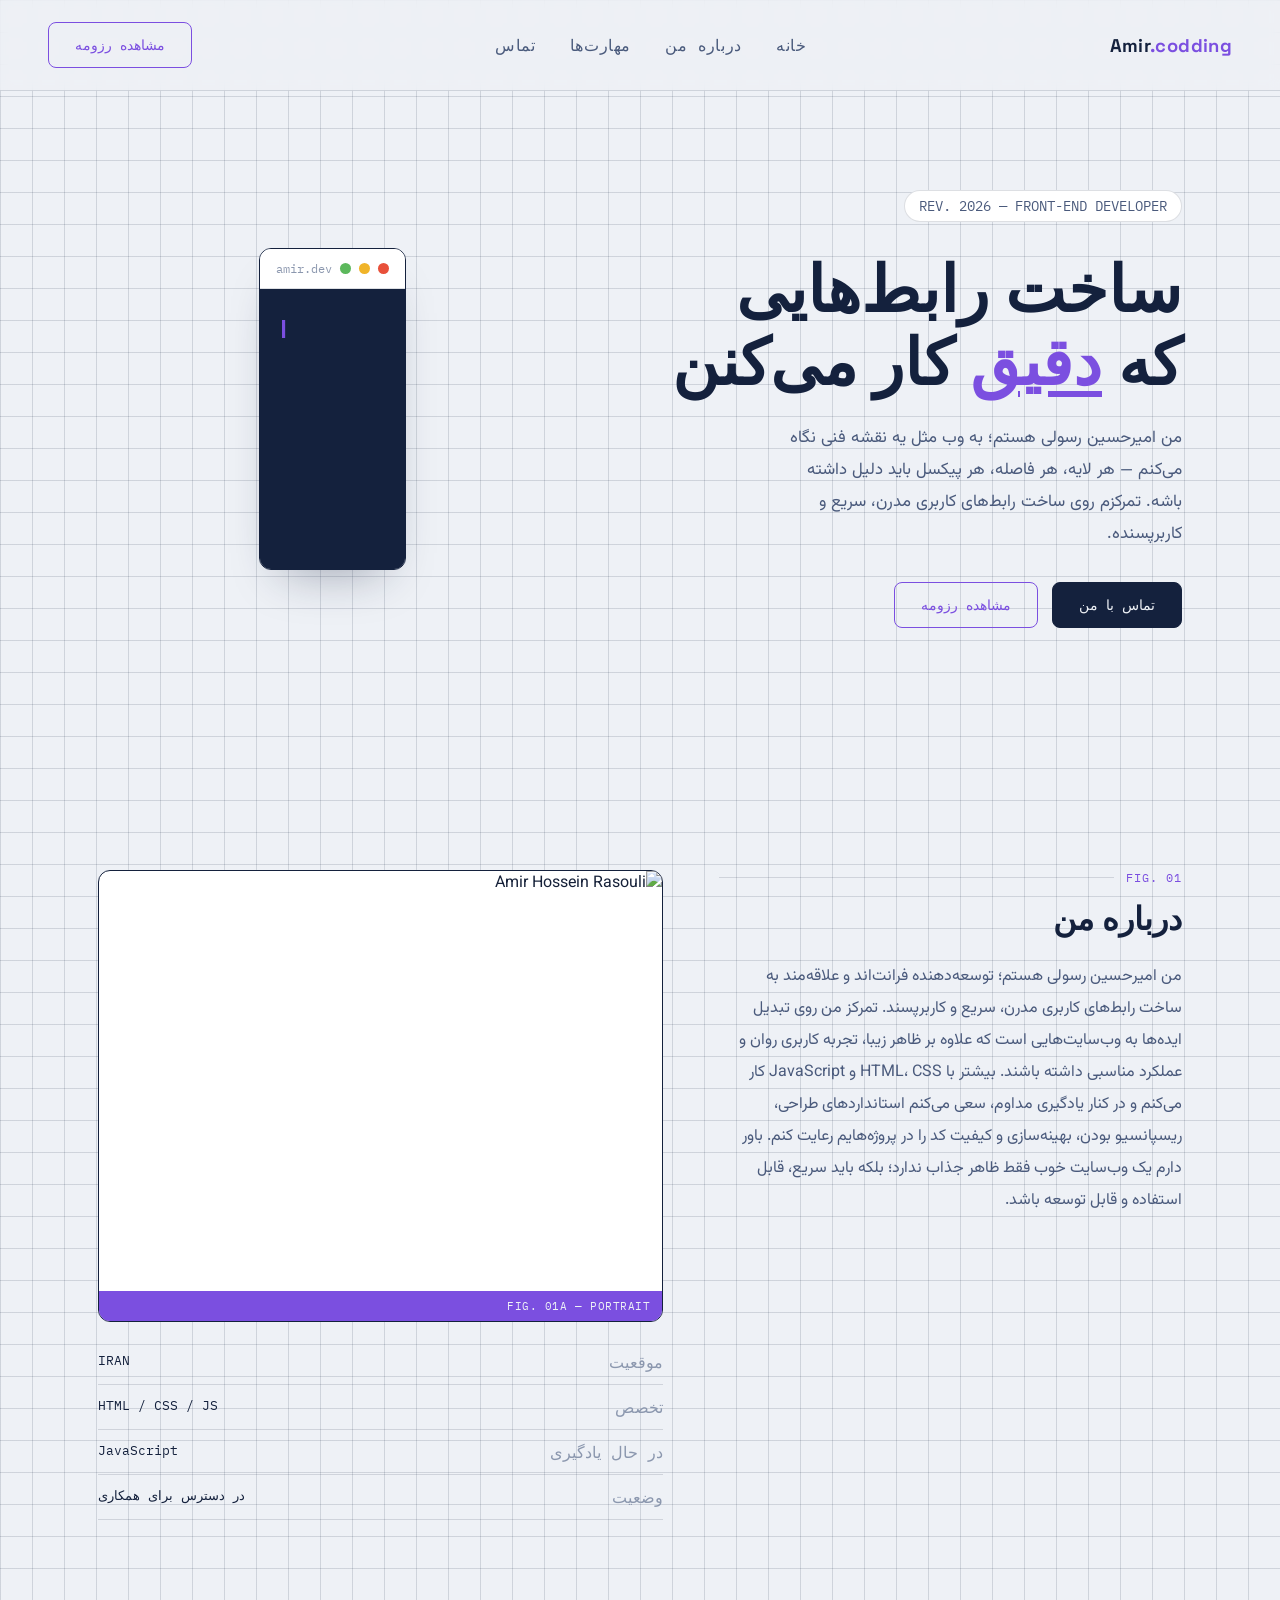
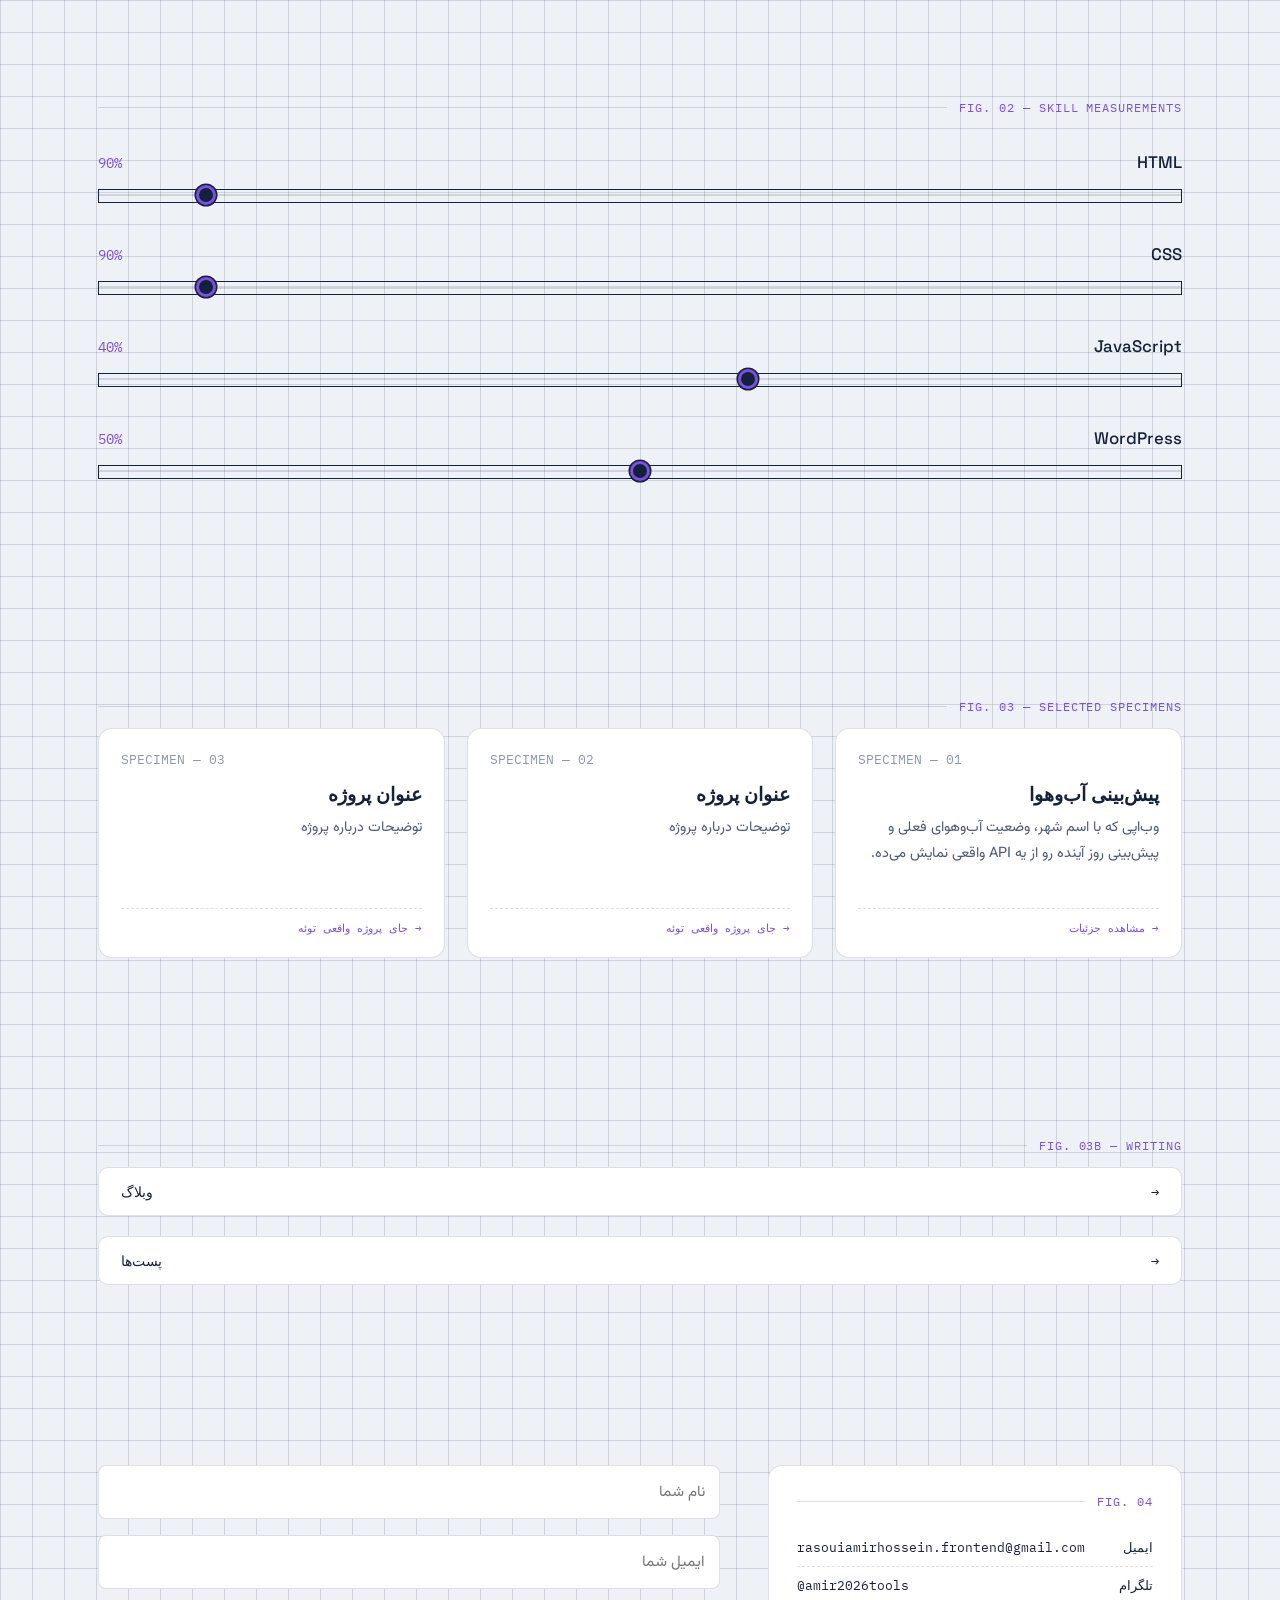
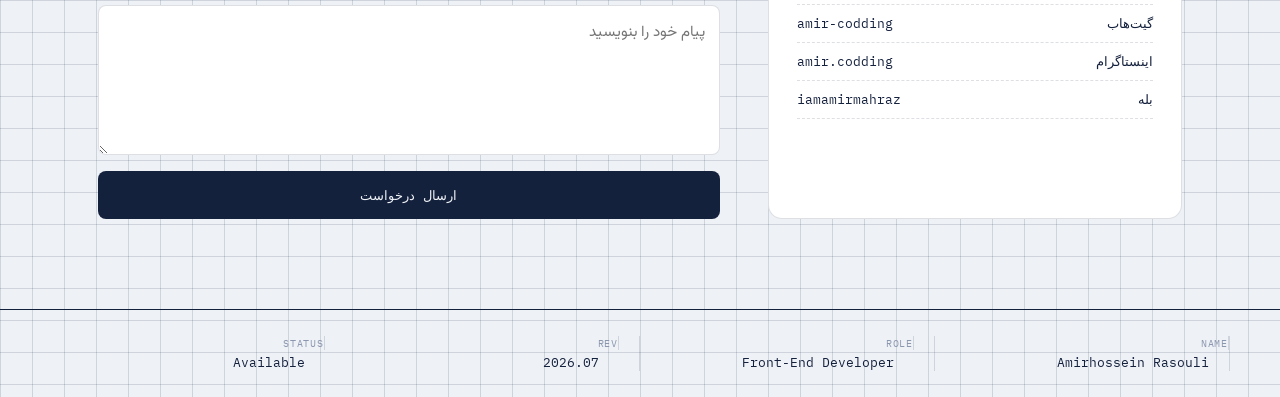
==== commit 0a3fa833: "fix demo link path" ====
--- a/index.html
+++ b/index.html
@@ -103,10 +103,16 @@
   <section id="work">
     <div class="fig-label reveal">FIG. 03 — SELECTED SPECIMENS</div>
     <div class="work-grid reveal">
-      <div class="specimen">
-        <div><div class="num ltr">SPECIMEN — 01</div><h3>عنوان پروژه</h3><p>توضیحات درباره پروژه</p></div>
-        <div class="placeholder-note">→ جای پروژه واقعی توئه</div>
-      </div>
+ <div class="specimen">
+  <div>
+    <div class="num ltr">SPECIMEN — 01</div>
+    <h3>پیش‌بینی آب‌وهوا</h3>
+    <p>وب‌اپی که با اسم شهر، وضعیت آب‌وهوای فعلی و پیش‌بینی روز آینده رو از یه API واقعی نمایش می‌ده.</p>
+  </div>
+  <div class="placeholder-note">
+    <a href="./demos/weather-app/" style="color:inherit; text-decoration:none;">→ مشاهده جزئیات</a>
+  </div>
+</div>
       <div class="specimen">
         <div><div class="num ltr">SPECIMEN — 02</div><h3>عنوان پروژه</h3><p>توضیحات درباره پروژه</p></div>
         <div class="placeholder-note">→ جای پروژه واقعی توئه</div>
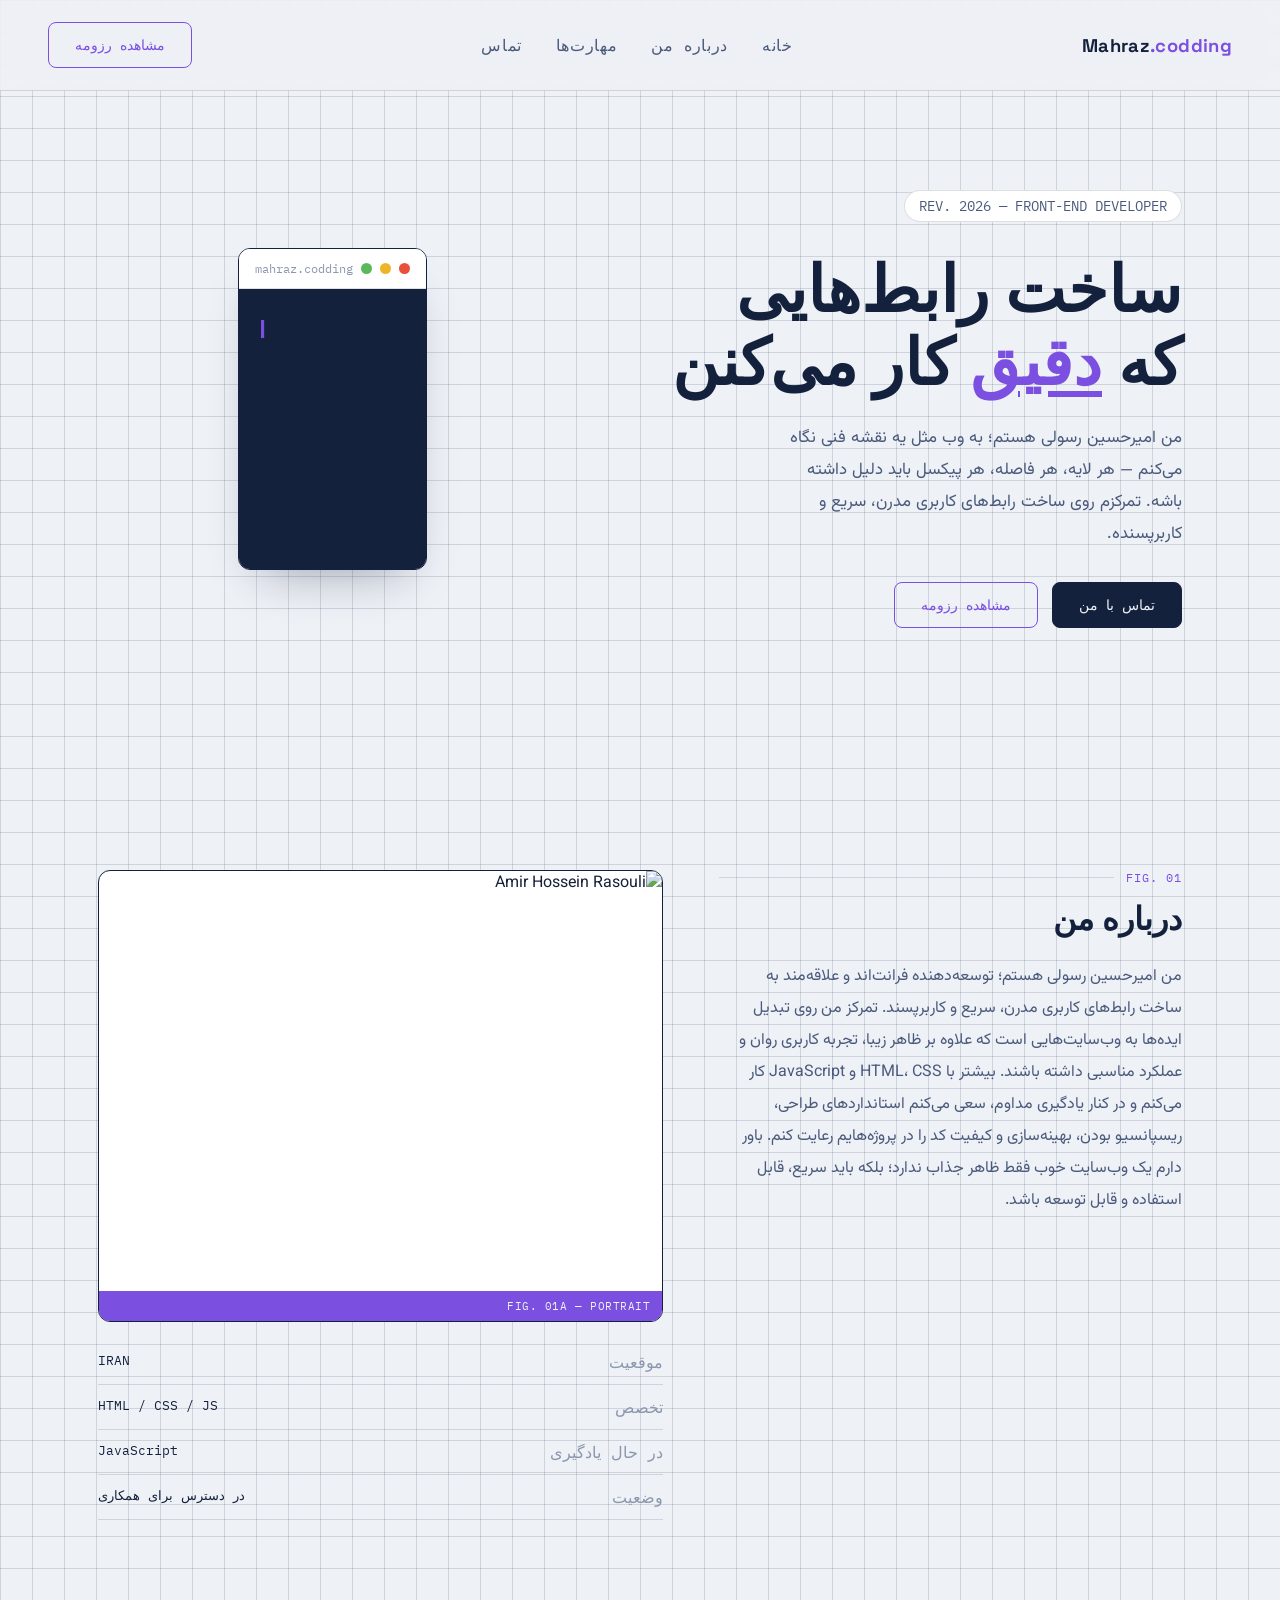
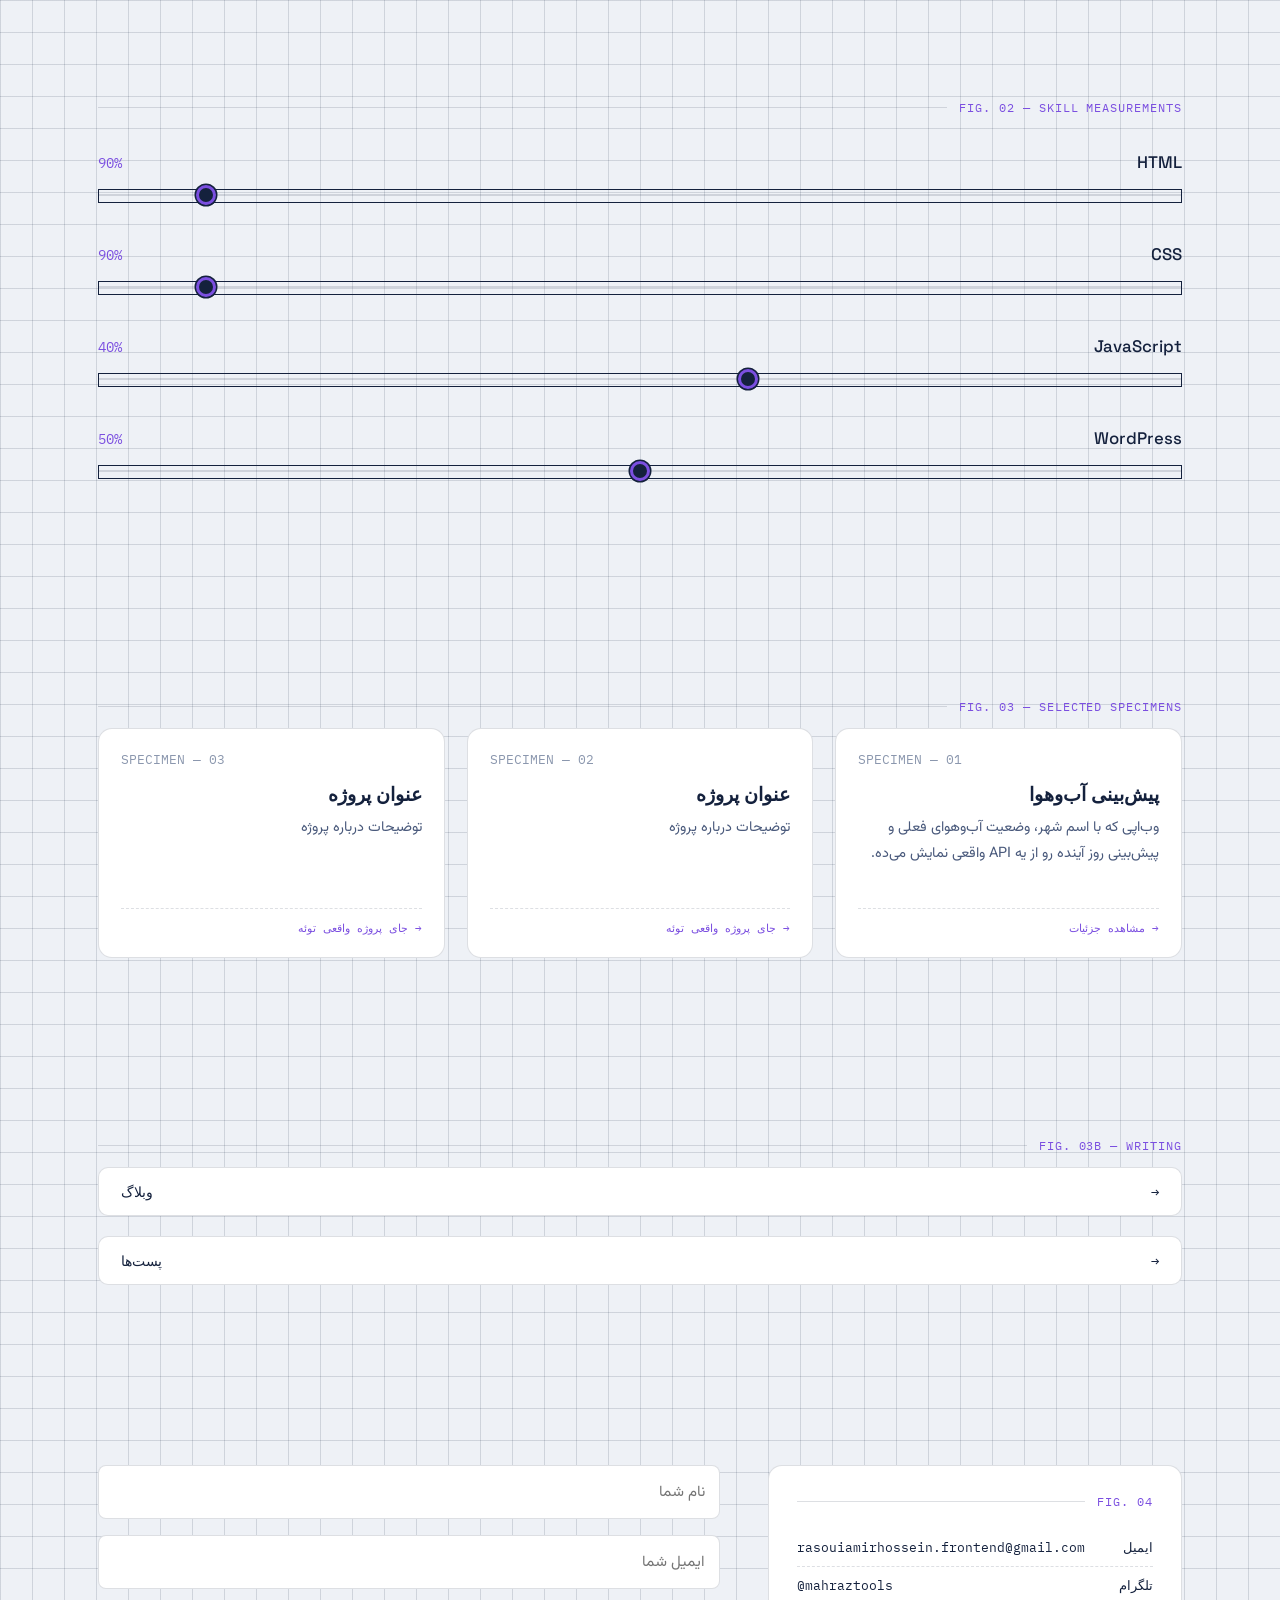
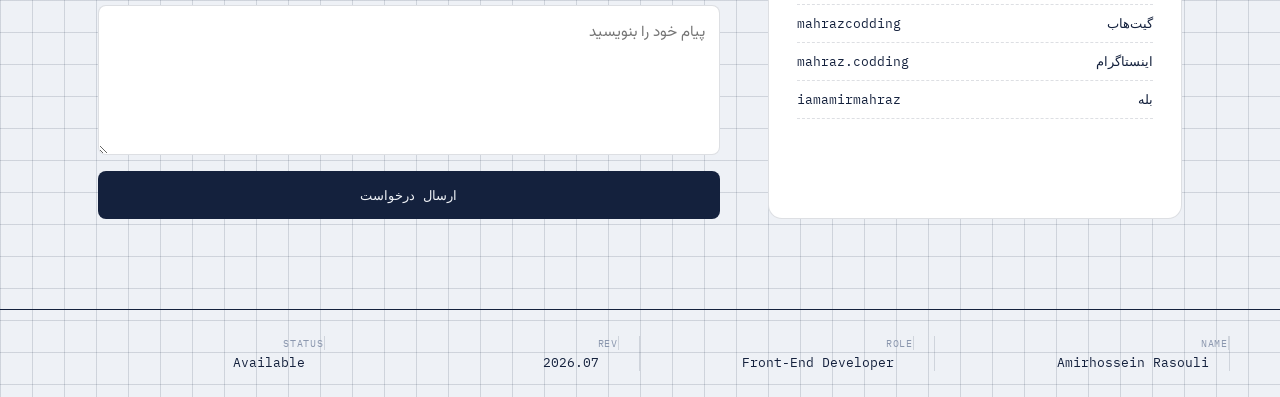
==== commit 063e7d7d: "style: update footer, social links, headings and responsive layout" ====
--- a/index.html
+++ b/index.html
@@ -3,7 +3,7 @@
 <head>
   <meta charset="UTF-8"/>
   <meta name="viewport" content="width=device-width, initial-scale=1.0"/>
-  <title>Amir | Front-End Dev</title>
+  <title>Amir Hoosein Rasouli</title>
   <link rel="preconnect" href="https://fonts.googleapis.com">
   <link href="https://fonts.googleapis.com/css2?family=Space+Grotesk:wght@400;500;700&family=IBM+Plex+Mono:wght@400;500&family=Vazirmatn:wght@400;500;600;700&display=swap" rel="stylesheet">
   <link rel="stylesheet" href="./css/style.css" />
@@ -11,7 +11,7 @@
 <body>
 <!----- header ----->
   <header id="header">
-    <div class="logo">Amir<span>.codding</span></div>
+    <div class="logo">Mahraz<span>.codding</span></div>
     <nav class="nav">
       <a href="#hero">خانه</a>
       <a href="#about">درباره من</a>
@@ -44,7 +44,7 @@
 <div class="code-window reveal">
       <div class="cw-bar">
         <span class="dot r"></span><span class="dot y"></span><span class="dot g"></span>
-        <span class="cw-title ltr">amir.dev</span>
+        <span class="cw-title ltr">mahraz.codding</span>
       </div>
       <div class="cw-body">
         <pre class="ltr"><code id="typedCode"></code><span class="cw-cursor">▍</span></pre>
@@ -136,9 +136,9 @@
     <div class="order-box reveal">
       <div class="fig-label" style="margin-bottom:20px;">FIG. 04</div>
       <div class="row"><span>ایمیل</span><a class="ltr" href="mailto:rasouiamirhossein.frontend@gmail.com">rasouiamirhossein.frontend@gmail.com</a></div>
-      <div class="row"><span>تلگرام</span><a class="ltr" href="https://t.me/amir2026tools">@amir2026tools</a></div>
-      <div class="row"><span>گیت‌هاب</span><a class="ltr" href="https://github.com/amir-codding">amir-codding</a></div>
-      <div class="row"><span>اینستاگرام</span><a class="ltr" href="https://instagram.com/amir.codding">amir.codding</a></div>
+      <div class="row"><span>تلگرام</span><a class="ltr" href="https://t.me/mahraztools">@mahraztools</a></div>
+      <div class="row"><span>گیت‌هاب</span><a class="ltr" href="https://github.com/mahrazcodding">mahrazcodding</a></div>
+      <div class="row"><span>اینستاگرام</span><a class="ltr" href="https://instagram.com/mahraz.codding">mahraz.codding</a></div>
       <div class="row"><span>بله</span><a class="ltr" href="https://ble.ir/iamamirmahraz">iamamirmahraz</a></div>
     </div>
     <form class="reveal" id="contactForm">
@@ -159,6 +159,6 @@
   </footer>
 
   <script src="https://cdn.jsdelivr.net/npm/@emailjs/browser@4/dist/email.min.js"></script>
-  <script src="./js/main.js"></script>
+  <script src="js/main.js"></script>
 </body>
 </html>
--- a/css/style.css
+++ b/css/style.css
@@ -1,10 +1,10 @@
 :root {
-  --paper: #eef1f6;
+  --paper: rgb(238, 241, 246);
   --paper-line: rgba(20, 33, 61, 0.14);
   --ink: #14213d;
   --ink-soft: #4a5a7c;
   --ink-faint: #8b97ae;
-  --accent: #7b4fe0;
+  --accent: rgb(123, 79, 224);
   --panel: #ffffff;
   --mono: "IBM Plex Mono", monospace;
   --display: "Space Grotesk", sans-serif;
@@ -577,4 +577,15 @@
     border-right: none;
     padding: 0;
   }
-}
+  .cw-body{
+ width: 800px;
+}
+}
+@media (max-width: 500px){
+  .v{
+  width: 30%;
+  }
+.cw-body{
+ width:300px;
+}
+}
